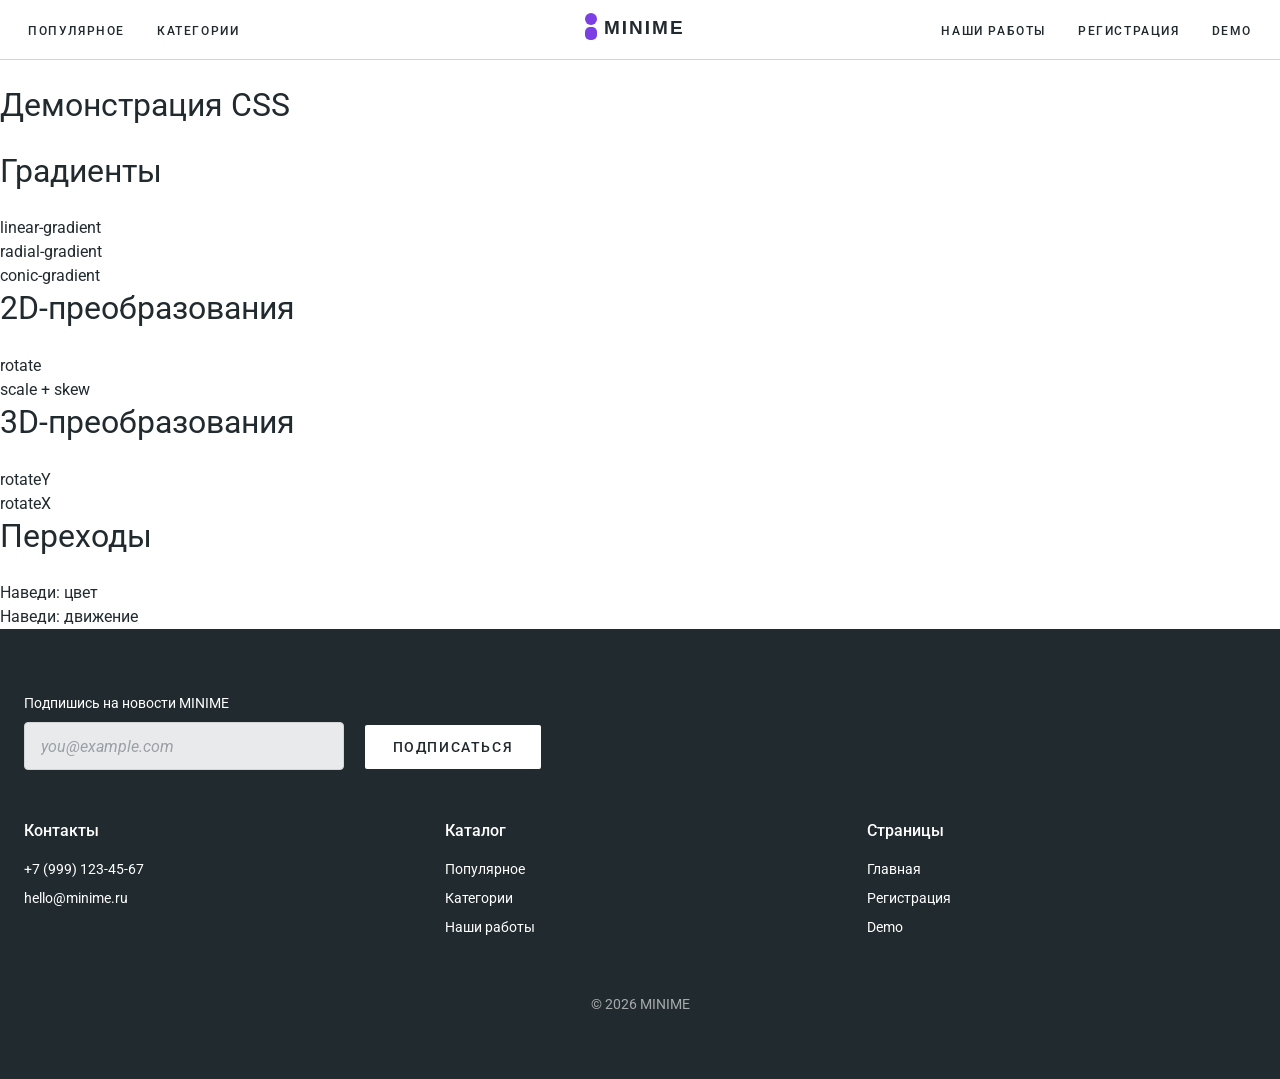
==== demo.html @ 1413b2cb "ЛР9: страница demo.html с градиентами, преобразованиями и переходами" ====
<!DOCTYPE html>
<html lang="ru">
<head>
  <meta charset="utf-8">
  <title>Demo — MINIME</title>
  <link rel="stylesheet" href="https://fonts.googleapis.com/css2?family=Roboto:wght@400;500&amp;display=swap">
  <link rel="stylesheet" href="css/normalize.css">
  <link rel="stylesheet" href="css/style.css">
</head>
<body>
  <header class="header">
    <nav class="nav">
      <ul class="nav-list">
        <li><a class="nav-link" href="index.html#popular">Популярное</a></li>
        <li><a class="nav-link" href="index.html#categories">Категории</a></li>
      </ul>
      <a class="logo" href="index.html">
        <img src="images/logo.svg" alt="MINIME — на главную" width="120" height="38">
      </a>
      <ul class="nav-list nav-list-right">
        <li><a class="nav-link" href="index.html#works">Наши работы</a></li>
        <li><a class="nav-link" href="form.html">Регистрация</a></li>
        <li><a class="nav-link" href="demo.html">Demo</a></li>
      </ul>
    </nav>
  </header>

  <main class="demo">
    <h1 class="demo-title">Демонстрация CSS</h1>

    <section class="demo-section">
      <h2 class="section-title">Градиенты</h2>
      <div class="demo-row">
        <div class="demo-box gradient-linear">linear-gradient</div>
        <div class="demo-box gradient-radial">radial-gradient</div>
        <div class="demo-box gradient-conic">conic-gradient</div>
      </div>
    </section>

    <section class="demo-section">
      <h2 class="section-title">2D-преобразования</h2>
      <div class="demo-row">
        <div class="demo-box transform-rotate">rotate</div>
        <div class="demo-box transform-scale">scale + skew</div>
      </div>
    </section>

    <section class="demo-section">
      <h2 class="section-title">3D-преобразования</h2>
      <div class="demo-row demo-3d">
        <div class="demo-box transform-rotate-y">rotateY</div>
        <div class="demo-box transform-rotate-x">rotateX</div>
      </div>
    </section>

    <section class="demo-section">
      <h2 class="section-title">Переходы</h2>
      <div class="demo-row">
        <div class="demo-box transition-color">Наведи: цвет</div>
        <div class="demo-box transition-move">Наведи: движение</div>
      </div>
    </section>
  </main>

  <footer class="footer">
    <div class="footer-inner">
      <form class="subscribe" action="https://httpbin.org/post" method="post">
        <label class="subscribe-label" for="subscribe-email">Подпишись на новости MINIME</label>
        <input class="subscribe-input" id="subscribe-email" type="email" name="email" placeholder="you@example.com" required>
        <button class="button button-light" type="submit">Подписаться</button>
      </form>

      <div class="footer-columns">
        <section class="footer-column">
          <h2 class="footer-title">Контакты</h2>
          <ul class="footer-list">
            <li><a class="footer-link" href="tel:+79991234567">+7 (999) 123-45-67</a></li>
            <li><a class="footer-link" href="mailto:hello@minime.ru">hello@minime.ru</a></li>
          </ul>
        </section>
        <section class="footer-column">
          <h2 class="footer-title">Каталог</h2>
          <ul class="footer-list">
            <li><a class="footer-link" href="index.html#popular">Популярное</a></li>
            <li><a class="footer-link" href="index.html#categories">Категории</a></li>
            <li><a class="footer-link" href="index.html#works">Наши работы</a></li>
          </ul>
        </section>
        <section class="footer-column">
          <h2 class="footer-title">Страницы</h2>
          <ul class="footer-list">
            <li><a class="footer-link" href="index.html">Главная</a></li>
            <li><a class="footer-link" href="form.html">Регистрация</a></li>
            <li><a class="footer-link" href="demo.html">Demo</a></li>
          </ul>
        </section>
      </div>

      <p class="copyright">© 2026 MINIME</p>
    </div>
  </footer>
</body>
</html>
---- css/style.css ----
/* ЛР3. Основы CSS: шрифт, размер и жирность текста, межстрочный интервал,
   выравнивание, цвета текста и фона, ссылки, границы и скругления */

body {
  font-family: 'Roboto', Arial, sans-serif;
  font-size: 1rem;
  font-weight: 400;
  line-height: 1.5;
  color: #212a2f;
  background-color: #fff;
}

a {
  color: #212a2f;
  text-decoration: none;
}

h1,
h2,
h3 {
  font-weight: 400;
}

.nav-link {
  font-size: .75rem;
  font-weight: 500;
  letter-spacing: .1rem;
  text-transform: uppercase;
}

.hero-content {
  text-align: center;
}

.hero-title {
  font-size: 3rem;
  color: #fff;
}

.hero-text {
  font-size: 1.125rem;
  color: #fff;
}

.section-title {
  font-size: 2rem;
  line-height: 1.3;
}

.button {
  font-family: inherit;
  font-size: .875rem;
  font-weight: 500;
  letter-spacing: .1rem;
  text-transform: uppercase;
  color: #fff;
  background-color: #212a2f;
  border: 2px solid #212a2f;
  border-radius: .25rem;
  cursor: pointer;
}

.button-light {
  color: #212a2f;
  background-color: #fff;
}

.card-image {
  border-radius: .5rem;
}

.card-title {
  font-size: 1.375rem;
}

.card-text {
  font-size: .875rem;
}

.banner-content {
  text-align: center;
}

.footer {
  font-size: .875rem;
  color: #fff;
  background-color: #212a2f;
}

.footer-title {
  font-size: 1rem;
  font-weight: 500;
}

.footer-link {
  color: #fff;
}

.subscribe-input {
  font-family: inherit;
  font-size: 1rem;
  border: 1px solid #d3d4d5;
  border-radius: .25rem;
}

.copyright {
  text-align: center;
}

/* ЛР4. Поток, размеры, позиционирование: box-sizing, width/height,
   min/max-размеры, position, z-index */

*,
*::before,
*::after {
  box-sizing: border-box;
}

img {
  max-width: 100%;
}

.header {
  position: sticky;
  top: 0;
  z-index: 10;
  height: 3.75rem;
  padding: 0 1.75rem;
  background-color: #fff;
  border-bottom: 1px solid #d3d4d5;
}

.nav {
  height: 100%;
}

.nav-list {
  margin: 0;
  padding: 0;
  list-style: none;
}

.hero {
  position: relative;
  height: 46.25rem;
  min-height: 30rem;
}

.hero-content {
  position: absolute;
  top: 15rem;
  left: 0;
  z-index: 1;
  width: 100%;
}

.hero-title {
  margin: 0 0 .5rem;
}

.hero-text {
  margin: 0 0 2rem;
}

.button {
  display: inline-block;
  min-width: 11.25rem;
  height: 3rem;
  margin: 0 .5rem;
  padding: 0 1.5rem;
  line-height: 2.75rem;
}

.section {
  max-width: 77.25rem;
  margin: 0 auto;
  padding: 4rem 0;
}

.section-title {
  margin: 0 0 1.5rem;
}

.cards {
  margin: 0;
  padding: 0;
  list-style: none;
}

.card-image {
  display: block;
  width: 100%;
  height: auto;
}

.card-figure {
  margin: 0;
}

.card-title {
  display: block;
  margin: 1rem 0 .25rem;
}

.card-text {
  margin: 0;
}

.banner-image {
  display: block;
  width: 100%;
  height: 30rem;
}

.banner-content {
  max-width: 43rem;
  margin: 0 auto;
  padding: 3rem 0 4rem;
}

.banner-content .section-title {
  margin-bottom: 1rem;
}

.footer {
  padding: 4rem 1.5rem;
}

.footer-inner {
  max-width: 77.25rem;
  margin: 0 auto;
}

.subscribe-label {
  display: block;
  margin-bottom: .5rem;
}

.subscribe-input {
  width: 20rem;
  height: 3rem;
  margin-right: .5rem;
  padding: 0 1rem;
}

.footer-columns {
  margin-top: 3rem;
}

.footer-title {
  margin: 0 0 1rem;
}

.footer-list {
  margin: 0;
  padding: 0;
  list-style: none;
}

.footer-list li {
  margin-bottom: .5rem;
}

.copyright {
  margin: 3rem 0 0;
}

/* ЛР5. Flexbox, цвета в разных форматах (RGB, RGBA, HSL, HSLA, имя),
   относительные единицы (rem, %, vw, vh) */

.nav {
  display: flex;
  align-items: center;
  justify-content: space-between;
}

.nav-list {
  display: flex;
  flex: 1 1 0;
  gap: 2rem;
}

.nav-list-right {
  justify-content: flex-end;
}

.hero {
  max-height: 85vh;
}

.hero-title {
  font-size: 3.3vw;
}

.cards {
  display: flex;
  gap: 1.5rem;
}

.card {
  flex: 1 1 0;
}

.card-text {
  color: rgb(77, 85, 89);
}

.subscribe-input {
  background-color: rgba(255, 255, 255, .9);
}

.footer-columns {
  display: flex;
  gap: 2rem;
}

.footer-column {
  flex: 1 1 0;
}

.footer-title {
  color: hsl(0, 0%, 100%);
}

.copyright {
  color: hsla(0, 0%, 100%, .6);
}

.header {
  background-color: white;
}

/* ЛР6. Изображения: фон hero, object-fit и object-position */

.hero {
  background-image: url('../images/hero.jpg');
  background-position: right center;
  background-size: cover;
}

.banner-image {
  object-fit: cover;
  object-position: center;
}

.card-image {
  aspect-ratio: 1 / 1;
  object-fit: cover;
}

/* ЛР7. Формы: страница form.html, подвал прижат к низу окна */

.page-form {
  display: flex;
  flex-direction: column;
  min-height: 100vh;
}

.page-form main {
  flex: 1 0 auto;
}

.form-page {
  width: 100%;
  max-width: 40rem;
  margin: 0 auto;
  padding: 3rem 0;
}

.form-title {
  margin: 0 0 2rem;
  font-size: 2rem;
  text-align: center;
}

.form-group {
  margin: 0 0 2rem;
  padding: 1rem 2rem 1.5rem;
  border: 1px solid #d3d4d5;
  border-radius: .5rem;
}

.form-legend {
  padding: 0 .5rem;
  font-size: 1.25rem;
}

.form-label {
  display: block;
  margin: 1rem 0 .25rem;
  font-size: .875rem;
  font-weight: 500;
}

.form-input {
  width: 100%;
  height: 2.75rem;
  padding: 0 .75rem;
  font-family: inherit;
  font-size: 1rem;
  border: 1px solid #d3d4d5;
  border-radius: .25rem;
}

.choice-list {
  display: flex;
  gap: 1rem;
  margin: 0;
  padding: 0;
  list-style: none;
}

.choice-list li {
  padding: .25rem .75rem;
  border-radius: .25rem;
}

.form .button {
  margin: 0 1rem 0 0;
}

.button img {
  margin-right: .5rem;
  vertical-align: middle;
}

/* ЛР8. Псевдоклассы и псевдоэлементы */

::selection {
  color: #fff;
  background-color: #7b3fe4;
}

.nav-link:hover,
.nav-link:focus {
  color: #7b3fe4;
}

.nav-link:active {
  color: #4d5559;
}

.footer-link:hover,
.footer-link:focus {
  text-decoration: underline;
}

.footer-link:active {
  color: #d3d4d5;
}

.button:hover {
  color: #fff;
  background-color: #7b3fe4;
  border-color: #7b3fe4;
}

.button:active {
  background-color: #4d5559;
  border-color: #4d5559;
}

.button:focus {
  outline: 3px solid #b9a1f2;
  outline-offset: 2px;
}

.form-input:focus {
  border-color: #7b3fe4;
  outline: none;
}

.form-input::placeholder,
.subscribe-input::placeholder {
  font-style: italic;
  color: #9aa0a6;
}

.form-input:required {
  border-left: 4px solid #7b3fe4;
}

.choice-list input {
  accent-color: #7b3fe4;
}

.choice-list input:checked + label {
  font-weight: 500;
  color: #7b3fe4;
}

.choice-list input[type='checkbox']:checked + label {
  text-decoration: line-through;
}

.choice-list li:nth-child(odd) {
  background-color: #f5f5f5;
}

.choice-list li:nth-child(even) {
  background-color: #ece4fb;
}
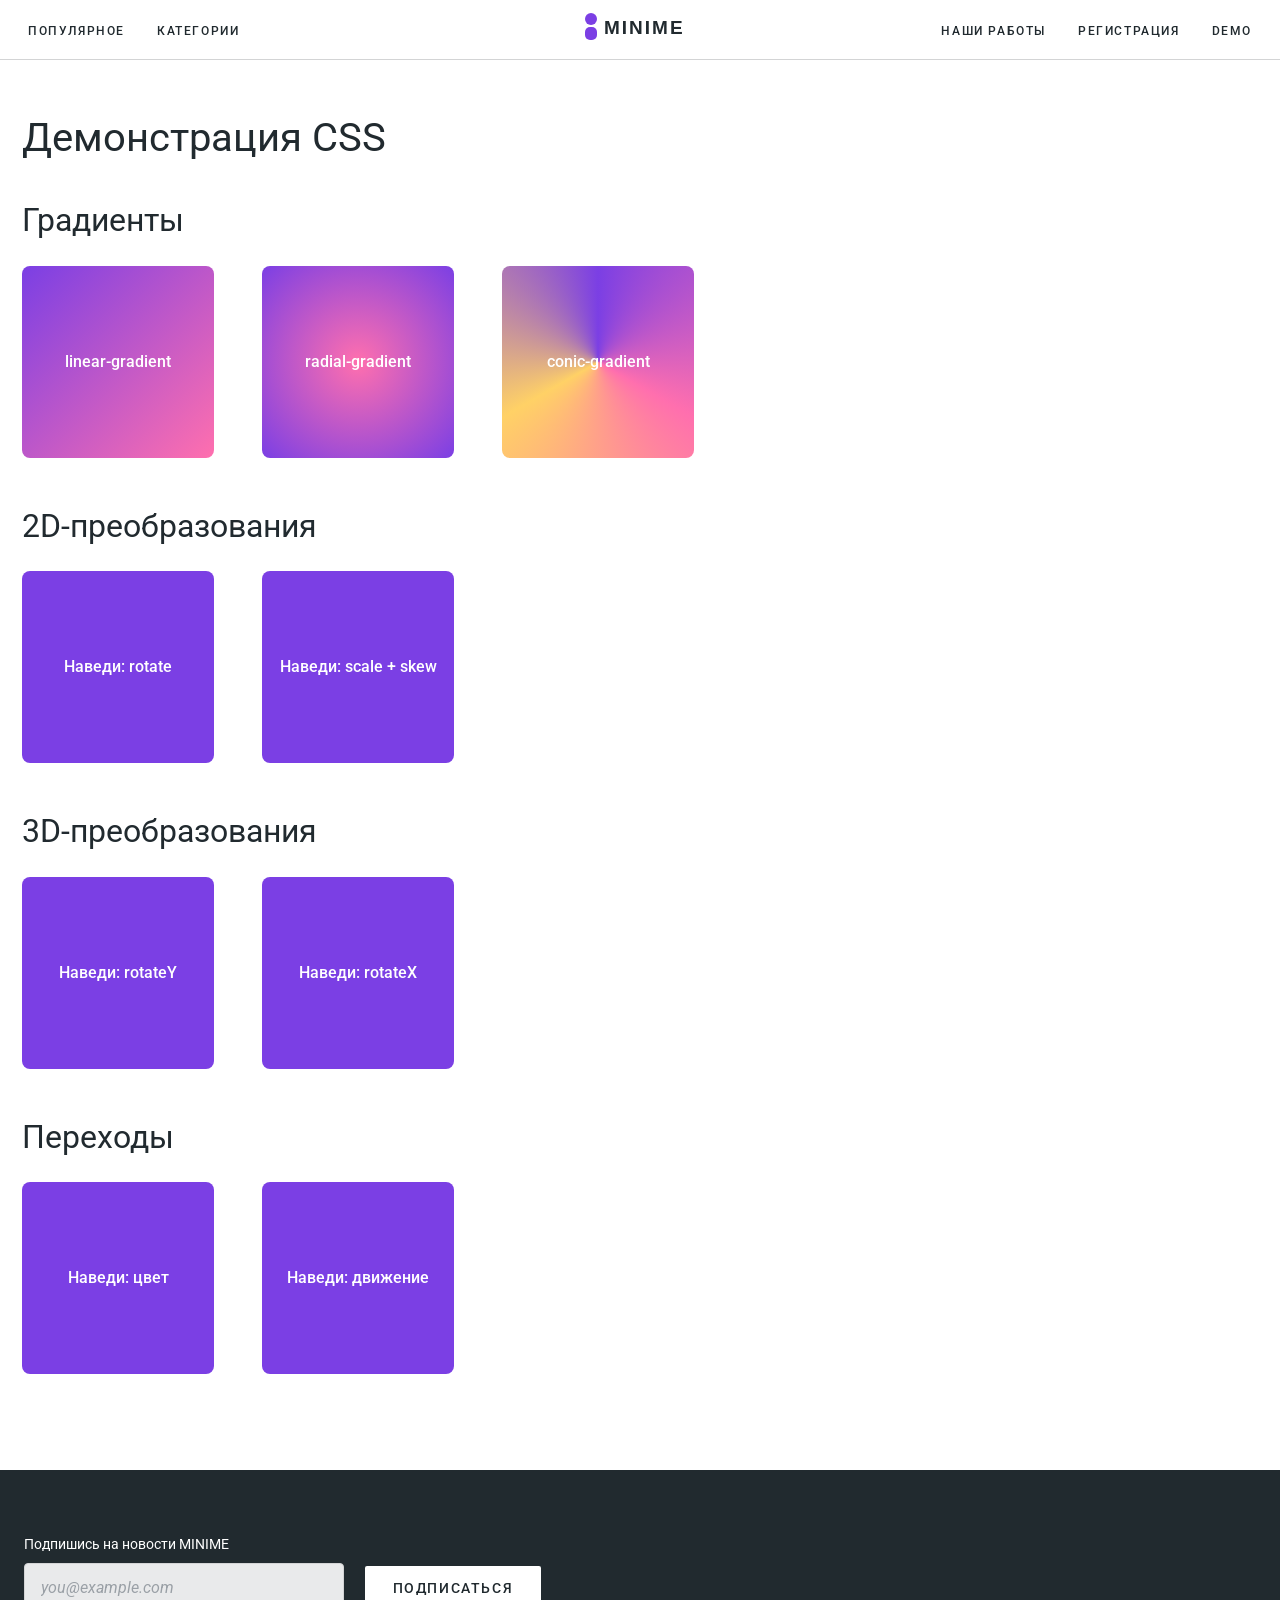
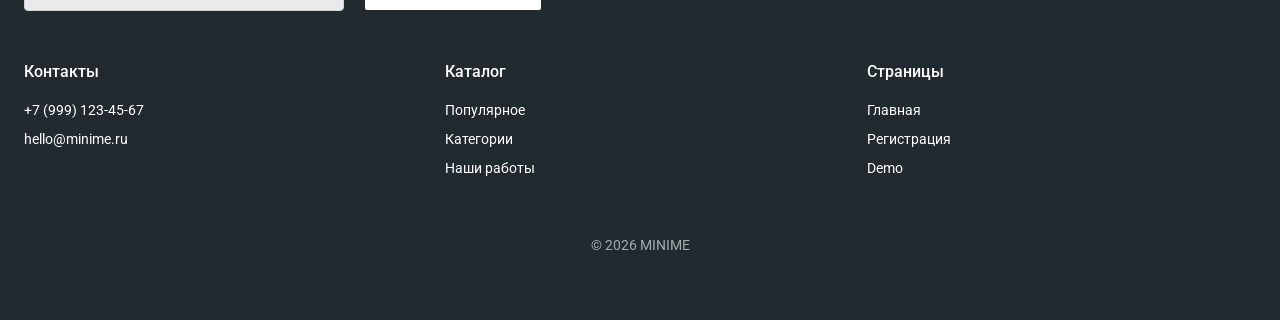
==== commit b2713f51: "ЛР9: преобразования на demo.html срабатывают при наведении" ====
--- a/demo.html
+++ b/demo.html
@@ -40,16 +40,16 @@
     <section class="demo-section">
       <h2 class="section-title">2D-преобразования</h2>
       <div class="demo-row">
-        <div class="demo-box transform-rotate">rotate</div>
-        <div class="demo-box transform-scale">scale + skew</div>
+        <div class="demo-box transform-rotate">Наведи: rotate</div>
+        <div class="demo-box transform-scale">Наведи: scale + skew</div>
       </div>
     </section>
 
     <section class="demo-section">
       <h2 class="section-title">3D-преобразования</h2>
       <div class="demo-row demo-3d">
-        <div class="demo-box transform-rotate-y">rotateY</div>
-        <div class="demo-box transform-rotate-x">rotateX</div>
+        <div class="demo-box transform-rotate-y">Наведи: rotateY</div>
+        <div class="demo-box transform-rotate-x">Наведи: rotateX</div>
       </div>
     </section>
 
--- a/css/style.css
+++ b/css/style.css
@@ -500,3 +500,170 @@
 .choice-list li:nth-child(even) {
   background-color: #ece4fb;
 }
+
+/* ЛР9. Фон, градиенты, тени, переходы, преобразования, анимации */
+
+/* У hero есть фоновое изображение — добавляем цвет фона
+   и затемняющий градиент поверх фото, чтобы читался текст */
+.hero {
+  background-color: #3a2d5c;
+  background-image: linear-gradient(rgba(0, 0, 0, .45), rgba(0, 0, 0, .45)), url('../images/hero.jpg');
+}
+
+/* Плавное изменение при наведении */
+.button {
+  transition: background-color .3s ease, border-color .3s ease, color .3s ease;
+}
+
+.nav-link,
+.footer-link {
+  transition: color .3s ease;
+}
+
+/* Карточка с loader */
+.loader-card {
+  position: relative;
+}
+
+.loader {
+  position: absolute;
+  top: 0;
+  left: 0;
+  z-index: 2;
+  display: flex;
+  flex-direction: column;
+  align-items: center;
+  justify-content: center;
+  gap: 1rem;
+  width: 100%;
+  height: 100%;
+  background-color: #f5f5f5;
+  border-radius: .5rem;
+  animation: loader-hide .5s ease 3s forwards;
+}
+
+.loader-circle {
+  width: 3rem;
+  height: 3rem;
+  border: .3rem solid #d3d4d5;
+  border-top-color: #7b3fe4;
+  border-radius: 50%;
+  animation: spin 1s linear infinite;
+}
+
+@keyframes spin {
+  to {
+    transform: rotate(360deg);
+  }
+}
+
+@keyframes loader-hide {
+  to {
+    visibility: hidden;
+    opacity: 0;
+  }
+}
+
+/* Тени на странице формы */
+.form-group {
+  box-shadow: 0 .5rem 1.5rem rgba(0, 0, 0, .08);
+}
+
+.form-title {
+  text-shadow: 0 .125rem .5rem rgba(123, 63, 228, .4);
+}
+
+.form .button {
+  box-shadow: 0 .25rem .75rem rgba(0, 0, 0, .2);
+}
+
+/* Страница demo.html */
+
+.demo {
+  max-width: 77.25rem;
+  margin: 0 auto;
+  padding: 3rem 0;
+}
+
+.demo-title {
+  margin: 0 0 2rem;
+  font-size: 2.5rem;
+}
+
+.demo-section {
+  margin-bottom: 3rem;
+}
+
+.demo-row {
+  display: flex;
+  gap: 3rem;
+}
+
+.demo-box {
+  display: flex;
+  align-items: center;
+  justify-content: center;
+  width: 12rem;
+  height: 12rem;
+  font-weight: 500;
+  color: #fff;
+  background-color: #7b3fe4;
+  border-radius: .5rem;
+}
+
+.gradient-linear {
+  background-image: linear-gradient(135deg, #7b3fe4, #ff6fae);
+}
+
+.gradient-radial {
+  background-image: radial-gradient(circle, #ff6fae, #7b3fe4);
+}
+
+.gradient-conic {
+  background-image: conic-gradient(#7b3fe4, #ff6fae, #ffd166, #7b3fe4);
+}
+
+/* Преобразования срабатывают при наведении, transition делает их плавными */
+.transform-rotate,
+.transform-scale,
+.transform-rotate-y,
+.transform-rotate-x {
+  transition: transform .6s ease;
+}
+
+.transform-rotate:hover {
+  transform: rotate(45deg);
+}
+
+.transform-scale:hover {
+  transform: scale(1.2) skewX(-15deg);
+}
+
+.demo-3d {
+  perspective: 40rem;
+}
+
+.transform-rotate-y:hover {
+  transform: rotateY(60deg);
+}
+
+.transform-rotate-x:hover {
+  transform: rotateX(60deg);
+}
+
+.transition-color {
+  transition: background-color .5s ease;
+}
+
+.transition-color:hover {
+  background-color: #212a2f;
+}
+
+.transition-move {
+  transition: transform .5s ease, box-shadow .5s ease;
+}
+
+.transition-move:hover {
+  box-shadow: 0 1rem 2rem rgba(0, 0, 0, .25);
+  transform: translateY(-1rem);
+}
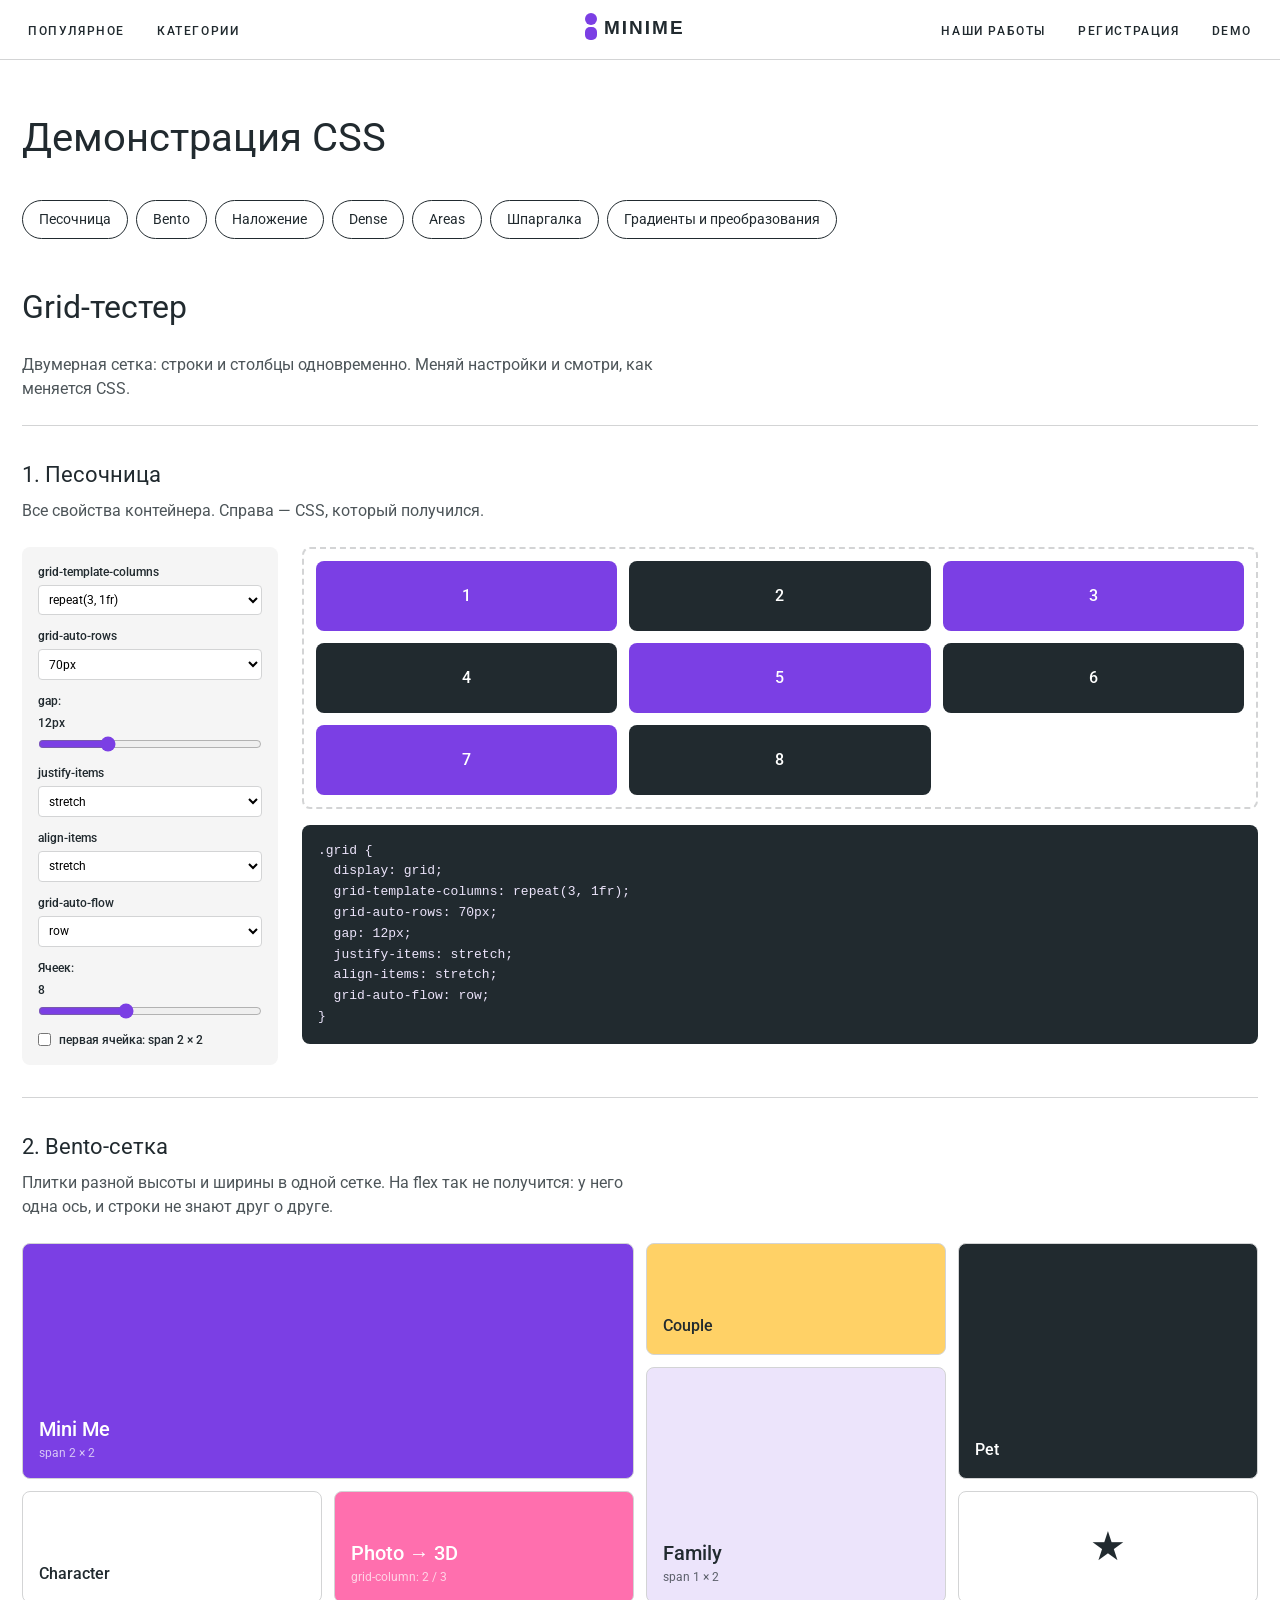
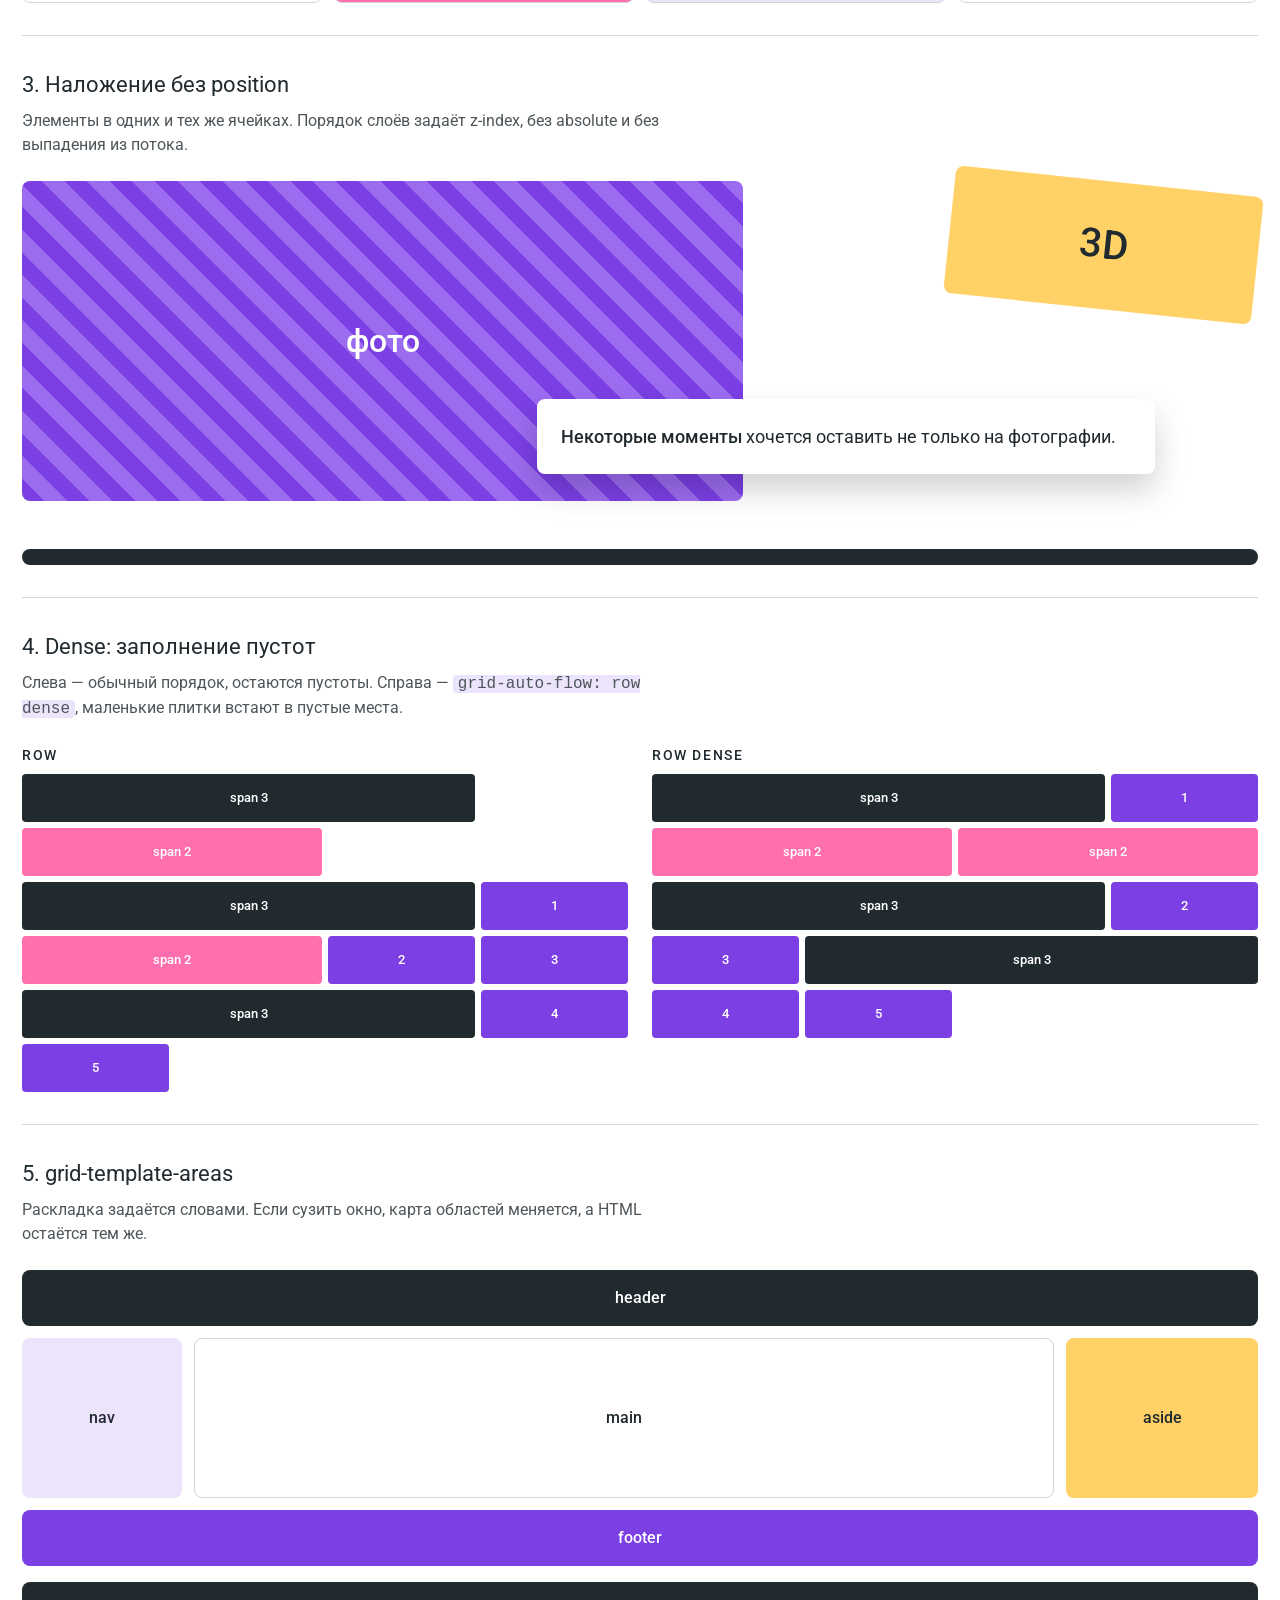
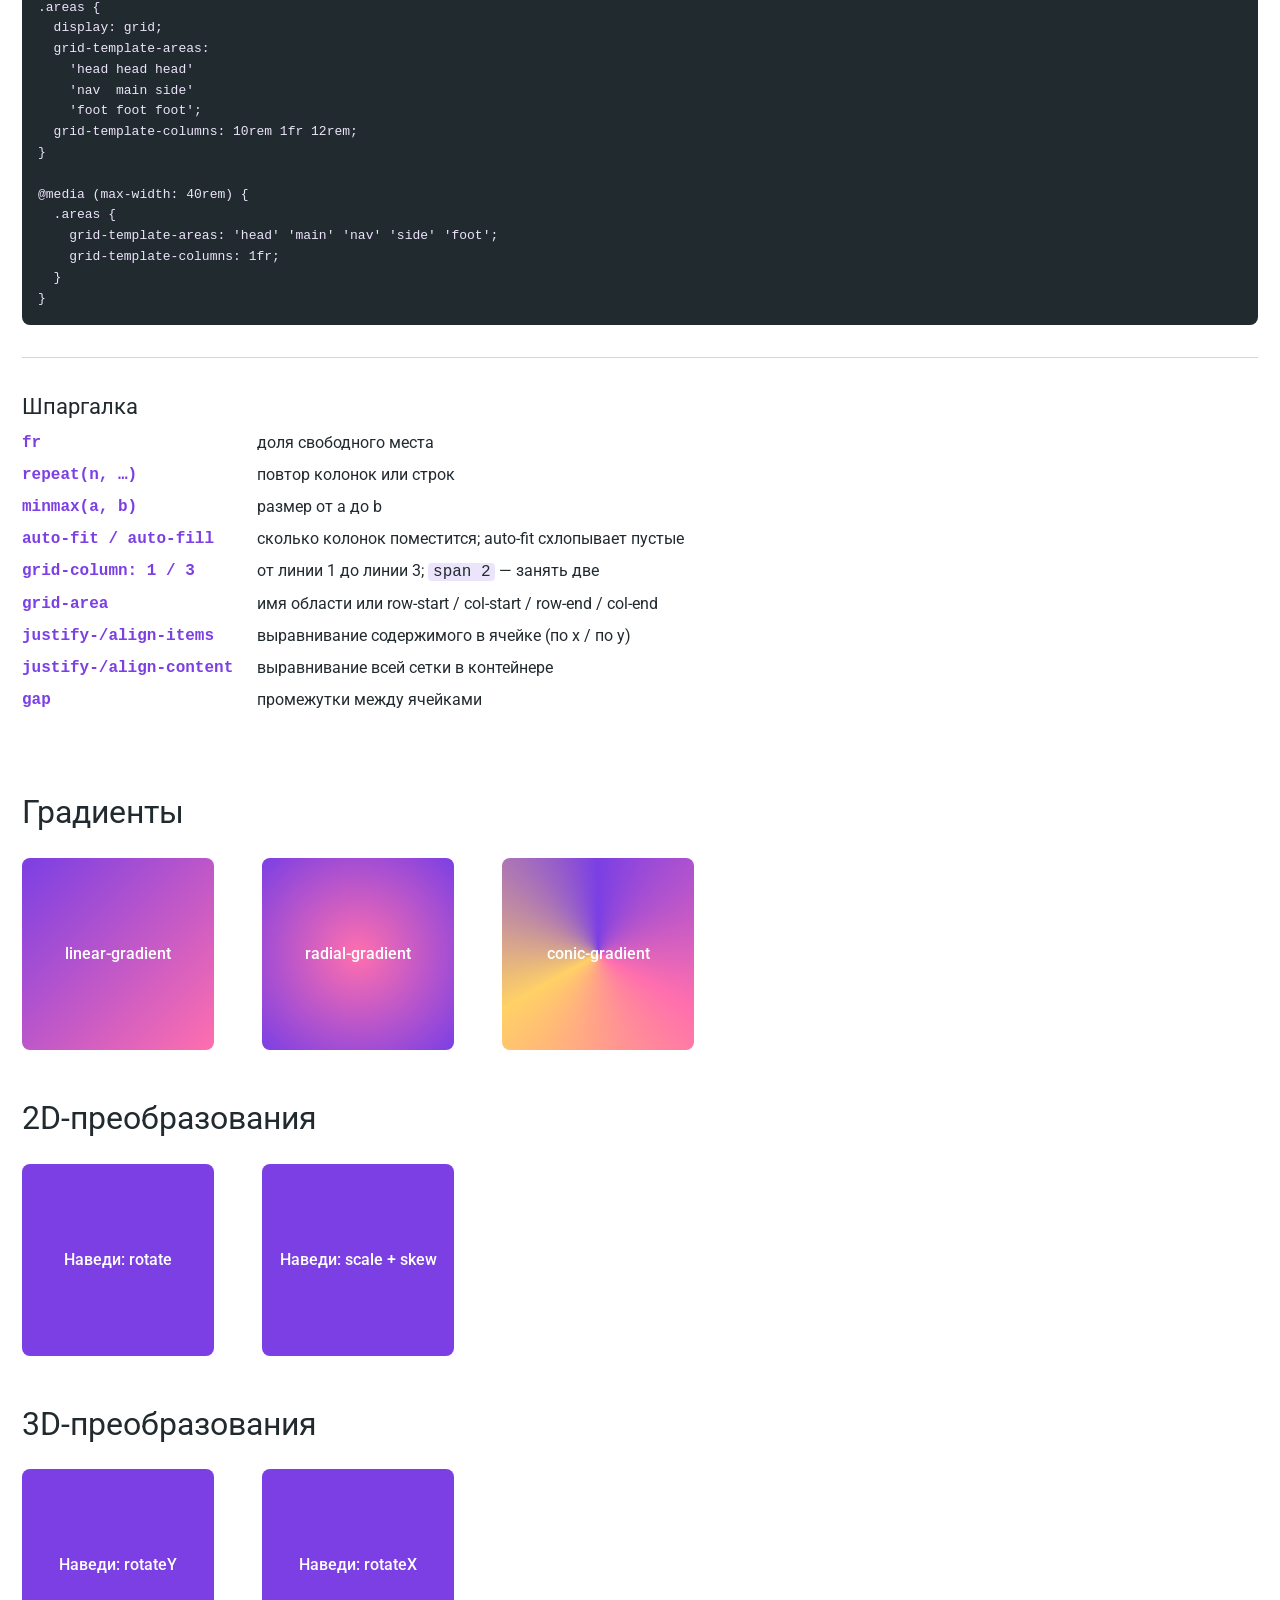
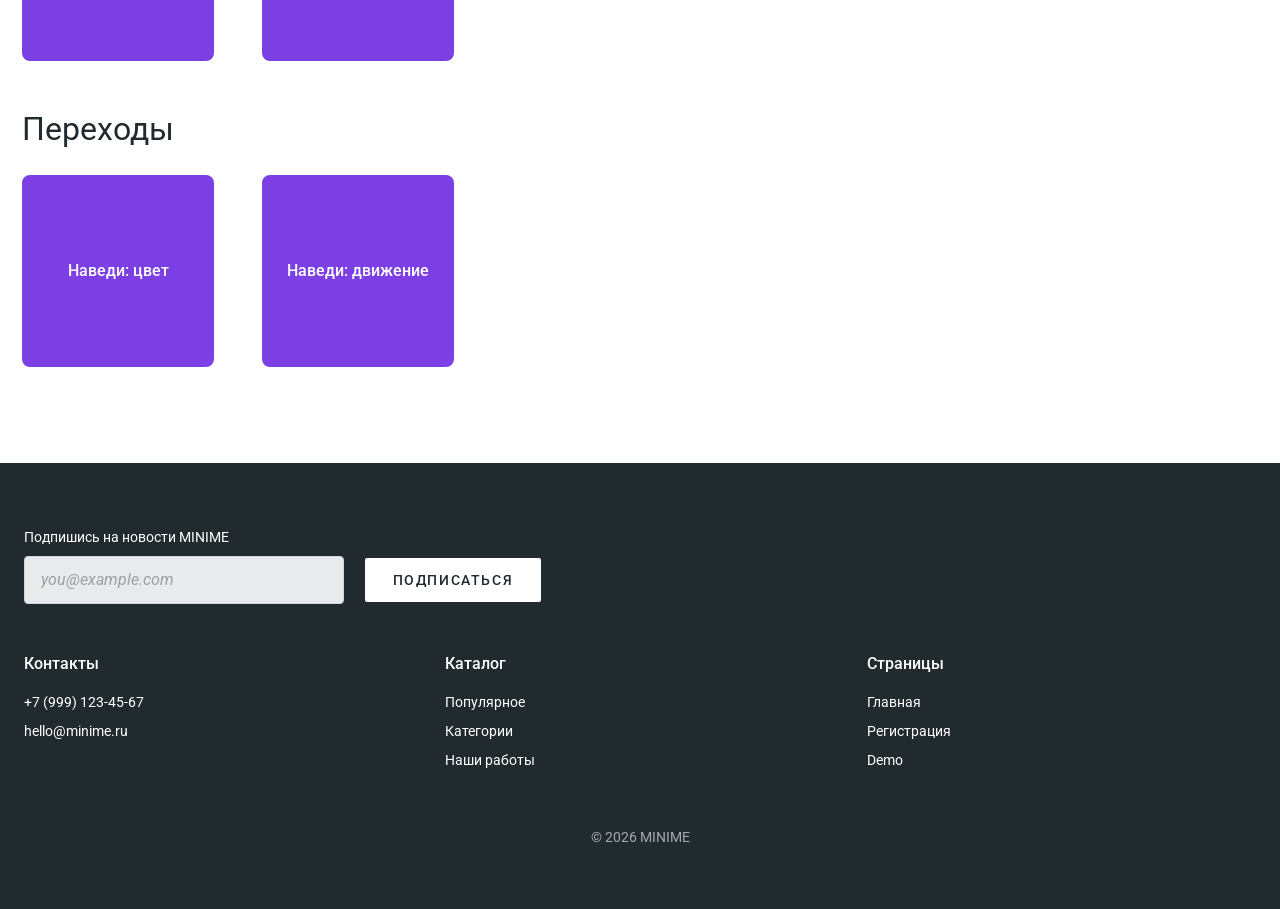
==== commit 89f8fb34: "Demo: Grid-тестер на странице demo.html" ====
--- a/demo.html
+++ b/demo.html
@@ -6,6 +6,7 @@
   <link rel="stylesheet" href="https://fonts.googleapis.com/css2?family=Roboto:wght@400;500&amp;display=swap">
   <link rel="stylesheet" href="css/normalize.css">
   <link rel="stylesheet" href="css/style.css">
+  <link rel="stylesheet" href="css/grid.css">
 </head>
 <body>
   <header class="header">
@@ -28,7 +29,175 @@
   <main class="demo">
     <h1 class="demo-title">Демонстрация CSS</h1>
 
-    <section class="demo-section">
+    <nav aria-label="Разделы страницы">
+      <ul class="demo-nav">
+        <li><a href="#sandbox">Песочница</a></li>
+        <li><a href="#bento">Bento</a></li>
+        <li><a href="#overlap">Наложение</a></li>
+        <li><a href="#dense">Dense</a></li>
+        <li><a href="#areas">Areas</a></li>
+        <li><a href="#cheat">Шпаргалка</a></li>
+        <li><a href="#effects">Градиенты и преобразования</a></li>
+      </ul>
+    </nav>
+
+    <section class="demo-section">
+      <h2 class="section-title">Grid-тестер</h2>
+      <p class="block-note">Двумерная сетка: строки и столбцы одновременно. Меняй настройки и смотри, как меняется CSS.</p>
+
+      <section class="block" id="sandbox">
+        <h3 class="block-title">1. Песочница</h3>
+        <p class="block-note">Все свойства контейнера. Справа — CSS, который получился.</p>
+        <div class="sandbox">
+          <form class="controls" id="controls">
+            <label>grid-template-columns
+              <select name="cols">
+                <option value="repeat(3, 1fr)">repeat(3, 1fr)</option>
+                <option value="repeat(4, 1fr)">repeat(4, 1fr)</option>
+                <option value="1fr 2fr 1fr">1fr 2fr 1fr</option>
+                <option value="120px 1fr 80px">120px 1fr 80px</option>
+                <option value="repeat(auto-fit, minmax(110px, 1fr))">auto-fit + minmax(110px, 1fr)</option>
+                <option value="repeat(auto-fill, 90px)">auto-fill, 90px</option>
+              </select>
+            </label>
+            <label>grid-auto-rows
+              <select name="rows">
+                <option value="70px">70px</option>
+                <option value="minmax(70px, auto)">minmax(70px, auto)</option>
+                <option value="100px">100px</option>
+              </select>
+            </label>
+            <label>gap: <span id="gapOut">12px</span>
+              <input type="range" name="gap" min="0" max="40" value="12">
+            </label>
+            <label>justify-items
+              <select name="ji">
+                <option>stretch</option>
+                <option>start</option>
+                <option>center</option>
+                <option>end</option>
+              </select>
+            </label>
+            <label>align-items
+              <select name="ai">
+                <option>stretch</option>
+                <option>start</option>
+                <option>center</option>
+                <option>end</option>
+              </select>
+            </label>
+            <label>grid-auto-flow
+              <select name="flow">
+                <option>row</option>
+                <option>column</option>
+                <option>row dense</option>
+              </select>
+            </label>
+            <label>Ячеек: <span id="countOut">8</span>
+              <input type="range" name="count" min="3" max="16" value="8">
+            </label>
+            <label class="check"><input type="checkbox" name="span"> первая ячейка: span 2 × 2</label>
+          </form>
+          <div class="sandbox-view">
+            <div class="sandbox-grid" id="sbGrid"></div>
+            <pre class="code" id="sbCode"></pre>
+          </div>
+        </div>
+      </section>
+
+      <section class="block" id="bento">
+        <h3 class="block-title">2. Bento-сетка</h3>
+        <p class="block-note">Плитки разной высоты и ширины в одной сетке. На flex так не получится: у него одна ось, и строки не знают друг о друге.</p>
+        <div class="bento">
+          <div class="tile t1"><b>Mini Me</b><span>span 2 × 2</span></div>
+          <div class="tile t2">Couple</div>
+          <div class="tile t3">Pet</div>
+          <div class="tile t4"><b>Family</b><span>span 1 × 2</span></div>
+          <div class="tile t5">Character</div>
+          <div class="tile t6"><b>Photo → 3D</b><span>grid-column: 2 / 3</span></div>
+          <div class="tile t7">★</div>
+        </div>
+      </section>
+
+      <section class="block" id="overlap">
+        <h3 class="block-title">3. Наложение без position</h3>
+        <p class="block-note">Элементы в одних и тех же ячейках. Порядок слоёв задаёт z-index, без absolute и без выпадения из потока.</p>
+        <div class="overlap">
+          <div class="ov ov-photo">фото</div>
+          <div class="ov ov-card"><b>Некоторые моменты</b> хочется оставить не только на фотографии.</div>
+          <div class="ov ov-badge">3D</div>
+          <div class="ov ov-stripe"></div>
+        </div>
+      </section>
+
+      <section class="block" id="dense">
+        <h3 class="block-title">4. Dense: заполнение пустот</h3>
+        <p class="block-note">Слева — обычный порядок, остаются пустоты. Справа — <code>grid-auto-flow: row dense</code>, маленькие плитки встают в пустые места.</p>
+        <div class="dense-pair">
+          <div>
+            <h4 class="dense-title">row</h4>
+            <div class="dense" id="dn"></div>
+          </div>
+          <div>
+            <h4 class="dense-title">row dense</h4>
+            <div class="dense dense-dense" id="dd"></div>
+          </div>
+        </div>
+      </section>
+
+      <section class="block" id="areas">
+        <h3 class="block-title">5. grid-template-areas</h3>
+        <p class="block-note">Раскладка задаётся словами. Если сузить окно, карта областей меняется, а HTML остаётся тем же.</p>
+        <div class="areas">
+          <div class="a-head">header</div>
+          <div class="a-nav">nav</div>
+          <div class="a-main">main</div>
+          <div class="a-side">aside</div>
+          <div class="a-foot">footer</div>
+        </div>
+        <pre class="code">.areas {
+  display: grid;
+  grid-template-areas:
+    'head head head'
+    'nav  main side'
+    'foot foot foot';
+  grid-template-columns: 10rem 1fr 12rem;
+}
+
+@media (max-width: 40rem) {
+  .areas {
+    grid-template-areas: 'head' 'main' 'nav' 'side' 'foot';
+    grid-template-columns: 1fr;
+  }
+}</pre>
+      </section>
+
+      <section class="block" id="cheat">
+        <h3 class="block-title">Шпаргалка</h3>
+        <dl class="cheat">
+          <dt>fr</dt>
+          <dd>доля свободного места</dd>
+          <dt>repeat(n, …)</dt>
+          <dd>повтор колонок или строк</dd>
+          <dt>minmax(a, b)</dt>
+          <dd>размер от a до b</dd>
+          <dt>auto-fit / auto-fill</dt>
+          <dd>сколько колонок поместится; auto-fit схлопывает пустые</dd>
+          <dt>grid-column: 1 / 3</dt>
+          <dd>от линии 1 до линии 3; <code>span 2</code> — занять две</dd>
+          <dt>grid-area</dt>
+          <dd>имя области или row-start / col-start / row-end / col-end</dd>
+          <dt>justify-/align-items</dt>
+          <dd>выравнивание содержимого в ячейке (по x / по y)</dd>
+          <dt>justify-/align-content</dt>
+          <dd>выравнивание всей сетки в контейнере</dd>
+          <dt>gap</dt>
+          <dd>промежутки между ячейками</dd>
+        </dl>
+      </section>
+    </section>
+
+    <section class="demo-section" id="effects">
       <h2 class="section-title">Градиенты</h2>
       <div class="demo-row">
         <div class="demo-box gradient-linear">linear-gradient</div>
@@ -99,5 +268,7 @@
       <p class="copyright">© 2026 MINIME</p>
     </div>
   </footer>
+
+  <script src="js/grid.js"></script>
 </body>
 </html>
--- a/css/grid.css
+++ b/css/grid.css
@@ -0,0 +1,442 @@
+/* Grid-тестер на странице demo.html: песочница, bento, наложение,
+   dense, grid-template-areas и шпаргалка */
+
+.demo [id] {
+  scroll-margin-top: 5rem;
+}
+
+.demo-nav {
+  display: flex;
+  flex-wrap: wrap;
+  gap: .5rem;
+  margin: 0 0 3rem;
+  padding: 0;
+  list-style: none;
+}
+
+.demo-nav a {
+  display: block;
+  padding: .5rem 1rem;
+  font-size: .875rem;
+  border: 1px solid #212a2f;
+  border-radius: 2rem;
+  transition: background-color .3s ease, border-color .3s ease, color .3s ease;
+}
+
+.demo-nav a:hover,
+.demo-nav a:focus {
+  color: #fff;
+  background-color: #7b3fe4;
+  border-color: #7b3fe4;
+}
+
+.block {
+  padding: 2rem 0;
+  border-top: 1px solid #d3d4d5;
+}
+
+.block-title {
+  margin: 0 0 .5rem;
+  font-size: 1.375rem;
+}
+
+.block-note {
+  max-width: 40rem;
+  margin: 0 0 1.5rem;
+  color: #4d5559;
+}
+
+.block-note code,
+.cheat code {
+  padding: 0 .3rem;
+  background-color: #ece4fb;
+  border-radius: .25rem;
+}
+
+.code {
+  min-width: 0;
+  margin: 0;
+  padding: 1rem;
+  overflow-x: auto;
+  font-size: .8125rem;
+  line-height: 1.6;
+  color: #ece4fb;
+  background-color: #212a2f;
+  border-radius: .5rem;
+}
+
+/* 1. Песочница: сама раскладка тоже на grid */
+
+.sandbox {
+  display: grid;
+  grid-template-columns: 16rem minmax(0, 1fr);
+  gap: 1.5rem;
+  align-items: start;
+}
+
+.controls {
+  display: grid;
+  gap: .75rem;
+  padding: 1rem;
+  background-color: #f5f5f5;
+  border-radius: .5rem;
+}
+
+.controls label {
+  display: grid;
+  gap: .25rem;
+  font-size: .75rem;
+  font-weight: 500;
+}
+
+.controls select {
+  padding: .4rem;
+  background-color: #fff;
+  border: 1px solid #d3d4d5;
+  border-radius: .25rem;
+}
+
+.controls .check {
+  grid-auto-flow: column;
+  gap: .5rem;
+  align-items: center;
+  justify-content: start;
+}
+
+.controls input {
+  accent-color: #7b3fe4;
+}
+
+.sandbox-view {
+  display: grid;
+  gap: 1rem;
+  min-width: 0;
+}
+
+.sandbox-grid {
+  display: grid;
+  min-height: 14rem;
+  padding: .75rem;
+  overflow-x: auto;
+  border: 2px dashed #d3d4d5;
+  border-radius: .5rem;
+}
+
+.cell {
+  display: flex;
+  align-items: center;
+  justify-content: center;
+  min-width: 2.5rem;
+  min-height: 2.5rem;
+  padding: .25rem .5rem;
+  font-weight: 500;
+  color: #fff;
+  background-color: #7b3fe4;
+  border-radius: .5rem;
+}
+
+.cell:nth-child(even) {
+  background-color: #212a2f;
+}
+
+.sandbox-grid .cell-big {
+  background-color: #ff6fae;
+}
+
+/* 2. Bento: плитки разного размера в одной сетке */
+
+.bento {
+  display: grid;
+  grid-template-columns: repeat(4, 1fr);
+  grid-auto-rows: 7rem;
+  gap: .75rem;
+}
+
+.tile {
+  display: flex;
+  flex-direction: column;
+  justify-content: flex-end;
+  padding: 1rem;
+  font-weight: 500;
+  border: 1px solid #d3d4d5;
+  border-radius: .5rem;
+  transition: transform .3s ease, box-shadow .3s ease;
+}
+
+.tile:hover {
+  box-shadow: 0 .75rem 1.5rem rgba(0, 0, 0, .12);
+  transform: translateY(-4px);
+}
+
+.tile b {
+  font-size: 1.25rem;
+  font-weight: 500;
+}
+
+.tile span {
+  font-size: .75rem;
+  font-weight: 400;
+  opacity: .7;
+}
+
+.t1 {
+  grid-column: 1 / 3;
+  grid-row: 1 / 3;
+  color: #fff;
+  background-color: #7b3fe4;
+}
+
+.t2 {
+  grid-column: 3;
+  grid-row: 1;
+  background-color: #ffd166;
+}
+
+.t3 {
+  grid-column: 4;
+  grid-row: 1 / 3;
+  color: #fff;
+  background-color: #212a2f;
+}
+
+.t4 {
+  grid-column: 3;
+  grid-row: 2 / 4;
+  background-color: #ece4fb;
+}
+
+.t5 {
+  grid-column: 1;
+  grid-row: 3;
+}
+
+.t6 {
+  grid-column: 2 / 3;
+  grid-row: 3;
+  color: #fff;
+  background-color: #ff6fae;
+}
+
+.t7 {
+  grid-column: 4;
+  grid-row: 3;
+  align-items: center;
+  justify-content: center;
+  font-size: 2.5rem;
+}
+
+/* 3. Наложение элементов в одних ячейках без position */
+
+.overlap {
+  display: grid;
+  grid-template-columns: repeat(12, 1fr);
+  grid-template-rows: repeat(6, 4rem);
+}
+
+.ov {
+  display: flex;
+  align-items: center;
+  justify-content: center;
+  border-radius: .5rem;
+}
+
+.ov-photo {
+  z-index: 1;
+  grid-column: 1 / 8;
+  grid-row: 1 / 6;
+  font-size: 2rem;
+  font-weight: 500;
+  color: #fff;
+  background-image: repeating-linear-gradient(45deg, #7b3fe4 0 1rem, #9b6cf0 1rem 2rem);
+}
+
+.ov-card {
+  z-index: 2;
+  display: block;
+  grid-column: 6 / 12;
+  grid-row: 3 / 7;
+  align-self: center;
+  padding: 1.5rem;
+  font-size: 1.125rem;
+  background-color: #fff;
+  box-shadow: 0 1rem 2rem rgba(0, 0, 0, .18);
+}
+
+.ov-card b {
+  font-weight: 500;
+}
+
+.ov-badge {
+  z-index: 3;
+  grid-column: 10 / 13;
+  grid-row: 1 / 3;
+  font-size: 2.5rem;
+  font-weight: 500;
+  background-color: #ffd166;
+  transform: rotate(6deg);
+}
+
+.ov-stripe {
+  z-index: 0;
+  grid-column: 1 / 13;
+  grid-row: 6 / 7;
+  align-self: end;
+  height: 1rem;
+  background-color: #212a2f;
+}
+
+/* 4. Dense: заполнение пустот */
+
+.dense-pair {
+  display: grid;
+  grid-template-columns: repeat(auto-fit, minmax(16rem, 1fr));
+  gap: 1.5rem;
+}
+
+.dense-title {
+  margin: 0 0 .5rem;
+  font-size: .875rem;
+  font-weight: 500;
+  letter-spacing: .1rem;
+  text-transform: uppercase;
+}
+
+.dense {
+  display: grid;
+  grid-template-columns: repeat(4, 1fr);
+  grid-auto-rows: 3rem;
+  gap: .375rem;
+}
+
+.dense-dense {
+  grid-auto-flow: row dense;
+}
+
+.dn {
+  display: flex;
+  align-items: center;
+  justify-content: center;
+  font-size: .8125rem;
+  font-weight: 500;
+  color: #fff;
+  background-color: #7b3fe4;
+  border-radius: .25rem;
+}
+
+.dn-w3 {
+  grid-column: span 3;
+  background-color: #212a2f;
+}
+
+.dn-w2 {
+  grid-column: span 2;
+  background-color: #ff6fae;
+}
+
+/* 5. grid-template-areas */
+
+.areas {
+  display: grid;
+  grid-template-areas:
+    'head head head'
+    'nav  main side'
+    'foot foot foot';
+  grid-template-columns: 10rem 1fr 12rem;
+  grid-template-rows: auto 10rem auto;
+  gap: .75rem;
+  margin-bottom: 1rem;
+}
+
+.areas > * {
+  display: flex;
+  align-items: center;
+  justify-content: center;
+  padding: 1rem;
+  font-weight: 500;
+  border-radius: .5rem;
+}
+
+.a-head {
+  grid-area: head;
+  color: #fff;
+  background-color: #212a2f;
+}
+
+.a-nav {
+  grid-area: nav;
+  background-color: #ece4fb;
+}
+
+.a-main {
+  grid-area: main;
+  border: 1px solid #d3d4d5;
+}
+
+.a-side {
+  grid-area: side;
+  background-color: #ffd166;
+}
+
+.a-foot {
+  grid-area: foot;
+  color: #fff;
+  background-color: #7b3fe4;
+}
+
+/* Шпаргалка */
+
+.cheat {
+  display: grid;
+  grid-template-columns: max-content 1fr;
+  gap: .5rem 1.5rem;
+  margin: 0;
+}
+
+.cheat dt {
+  font-family: monospace;
+  font-weight: 700;
+  color: #7b3fe4;
+}
+
+.cheat dd {
+  margin: 0;
+}
+
+/* Узкое окно: сетки перестраиваются */
+
+@media (max-width: 56rem) {
+  .sandbox {
+    grid-template-columns: 1fr;
+  }
+}
+
+@media (max-width: 40rem) {
+  .bento {
+    grid-template-columns: repeat(2, 1fr);
+  }
+
+  .t1 {
+    grid-column: 1 / 3;
+    grid-row: auto / span 2;
+  }
+
+  .t2,
+  .t3,
+  .t4,
+  .t5,
+  .t6,
+  .t7 {
+    grid-column: auto;
+    grid-row: auto;
+  }
+
+  .t6 {
+    grid-column: span 2;
+  }
+
+  .areas {
+    grid-template-areas: 'head' 'main' 'nav' 'side' 'foot';
+    grid-template-columns: 1fr;
+    grid-template-rows: auto;
+  }
+}
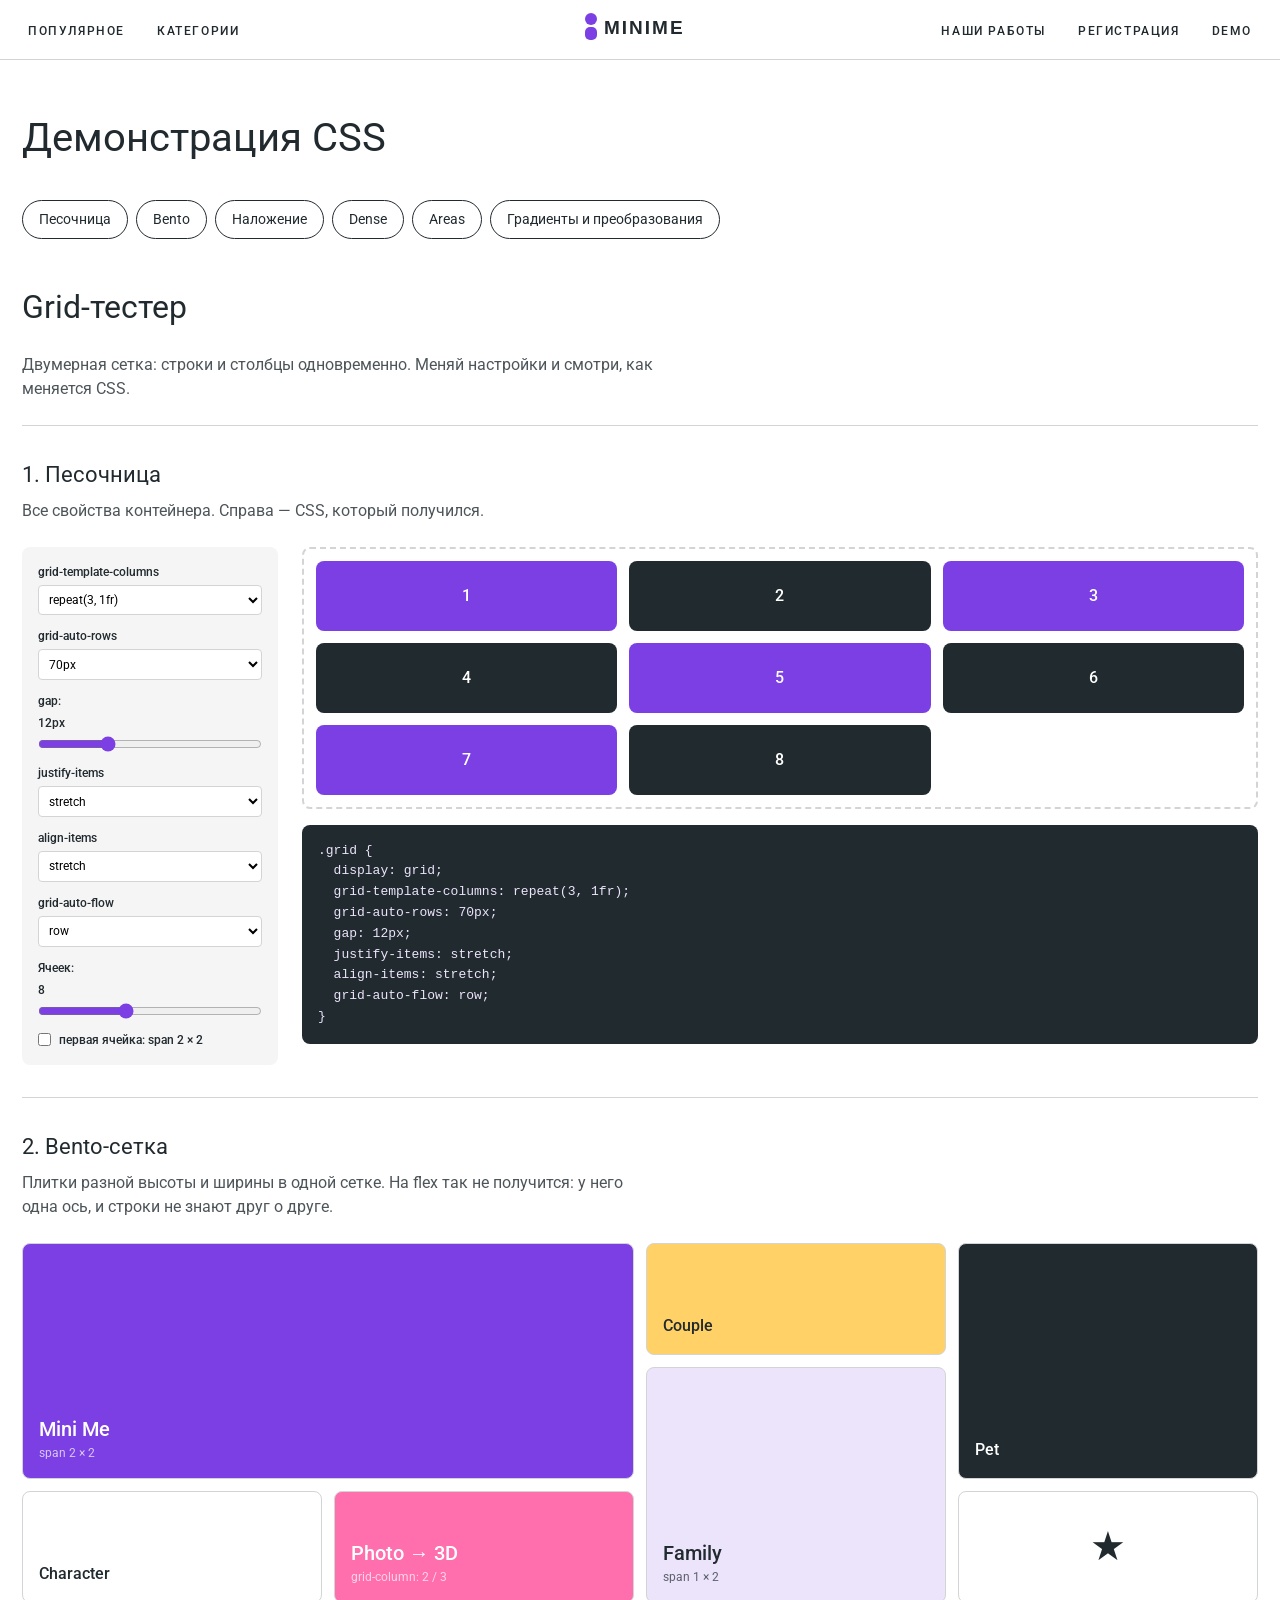
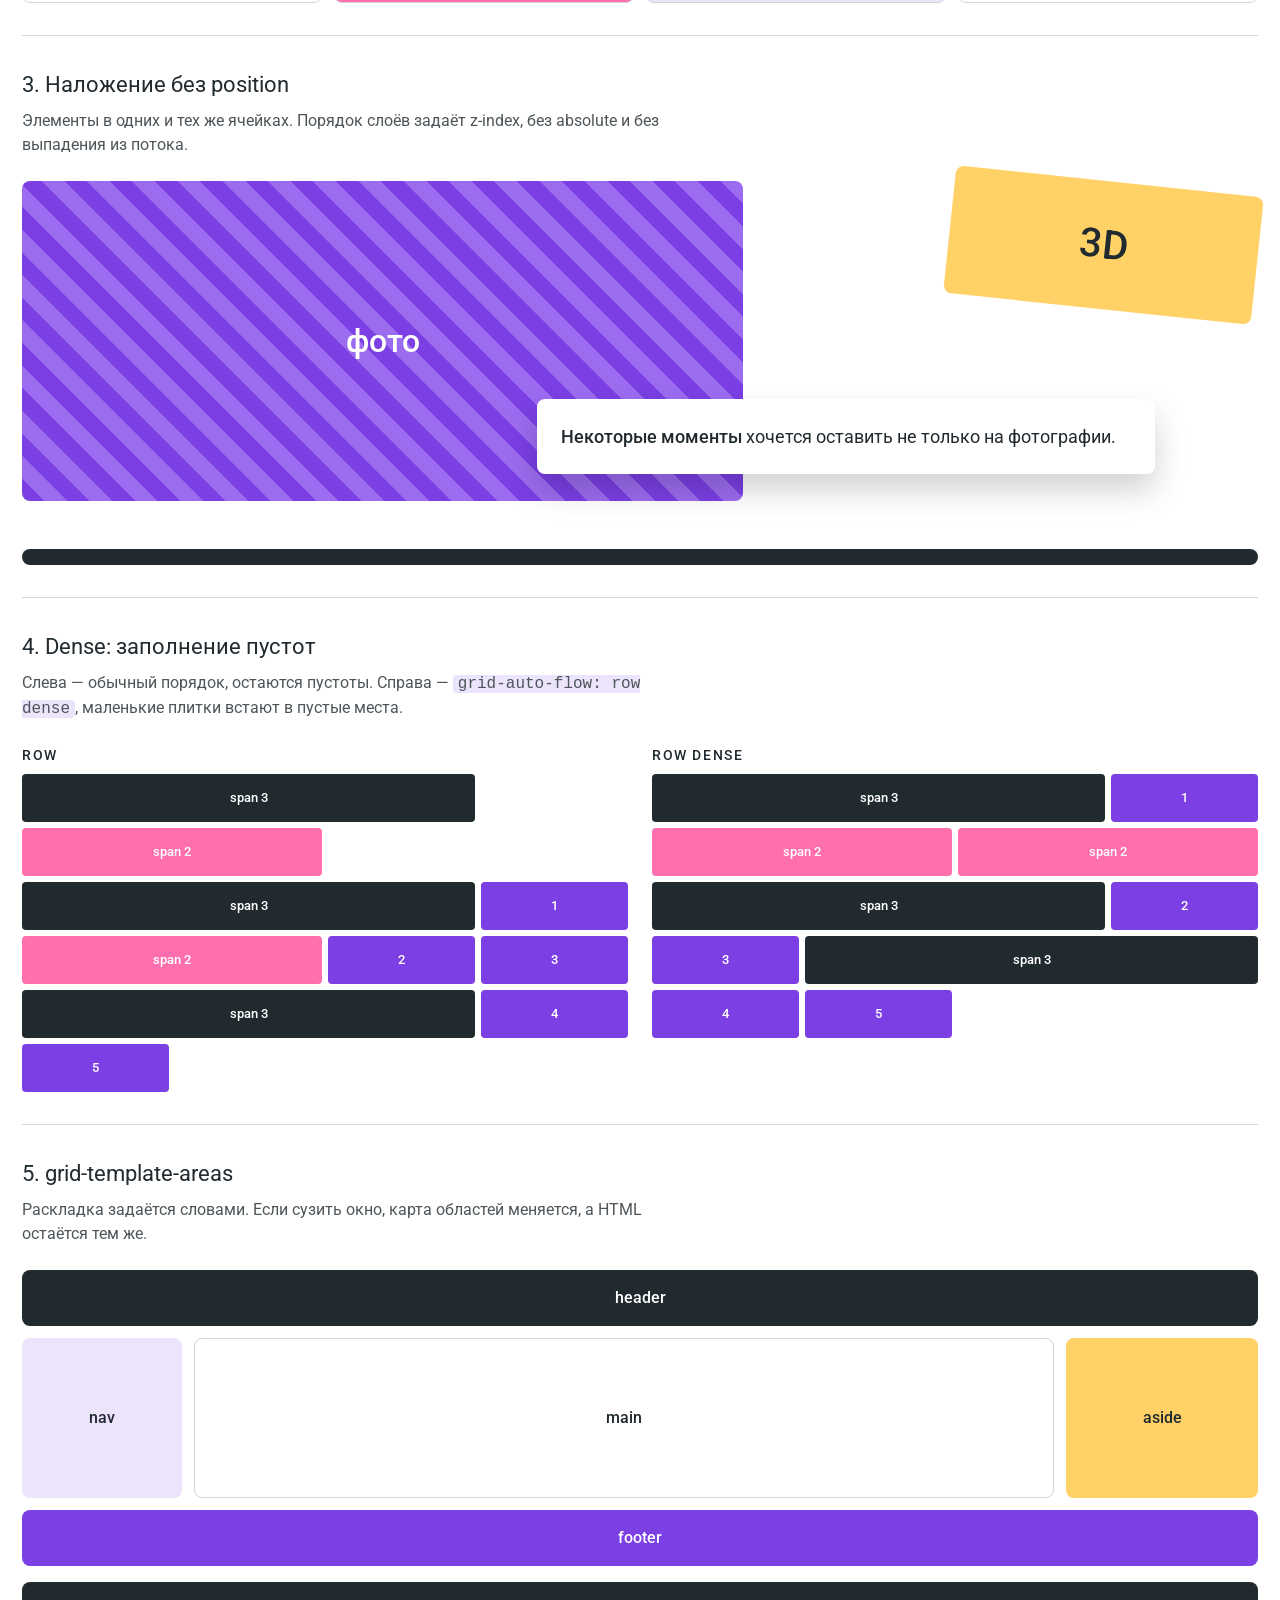
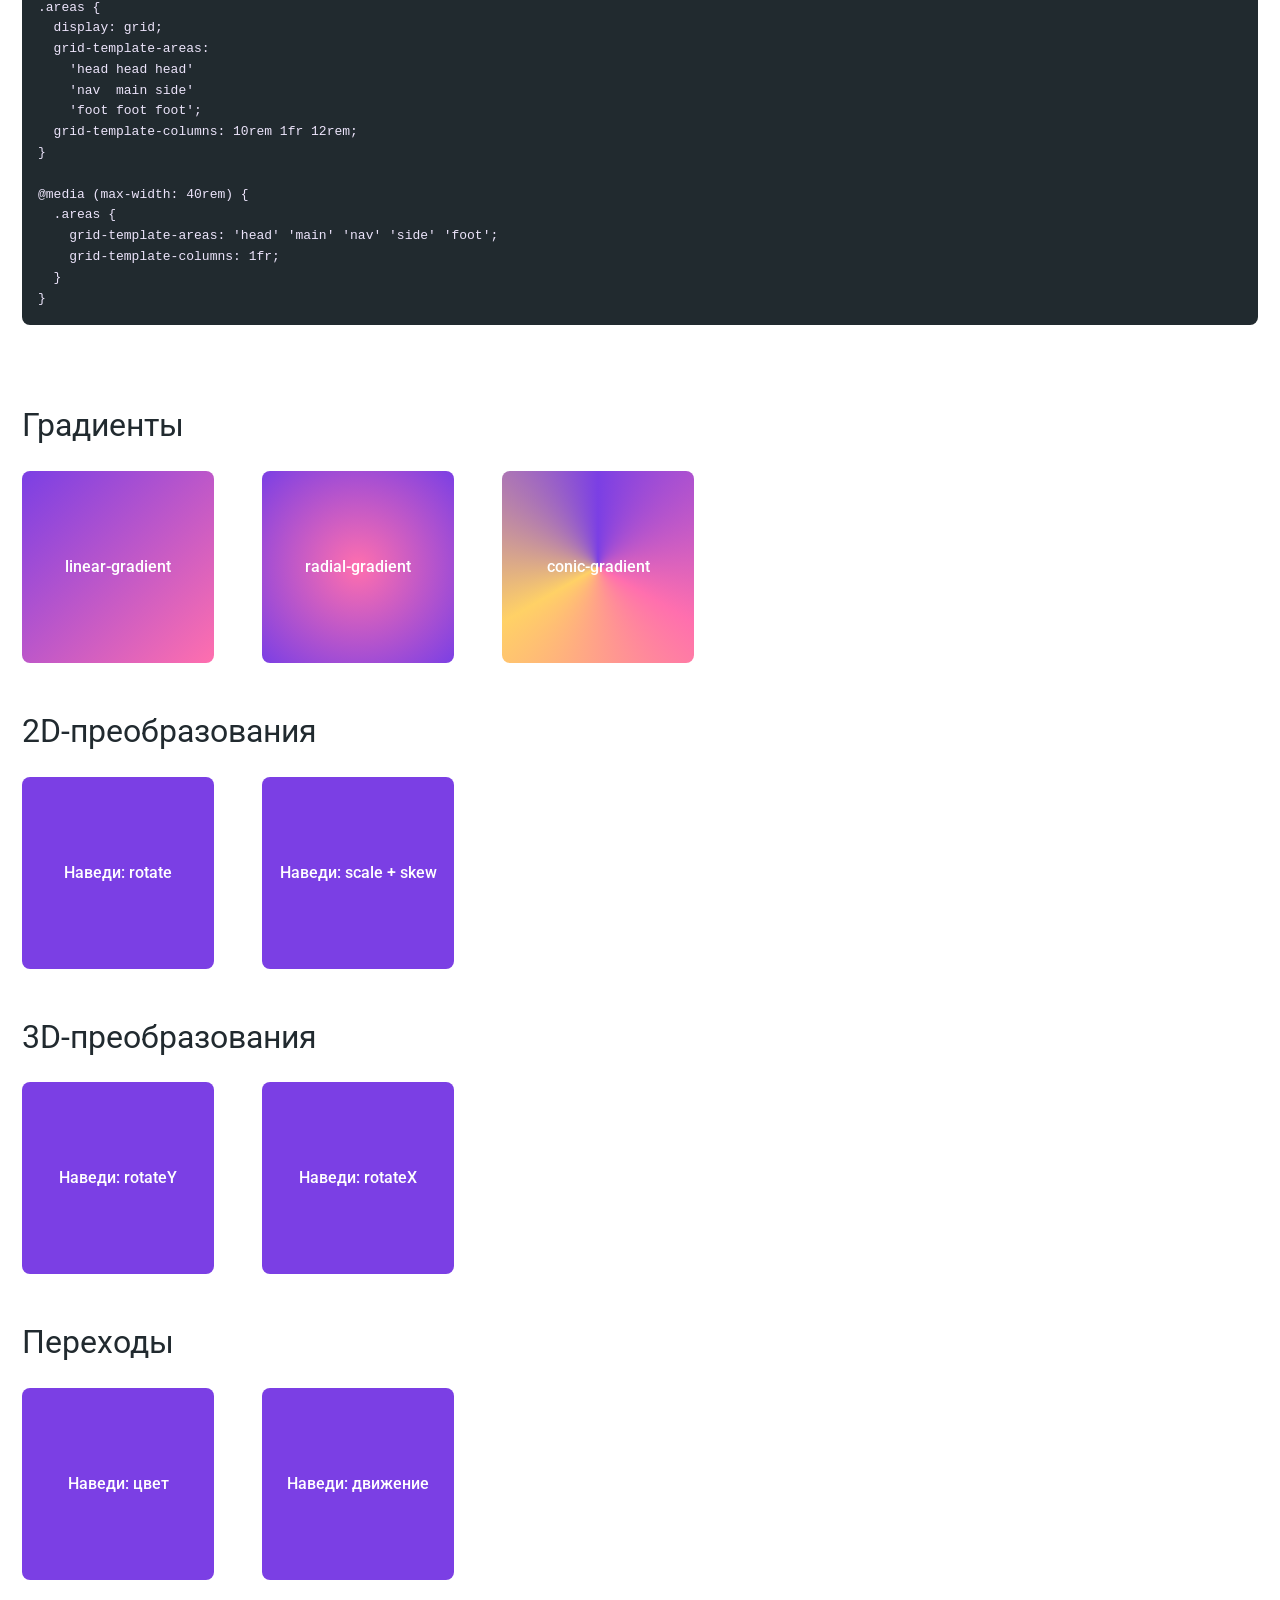
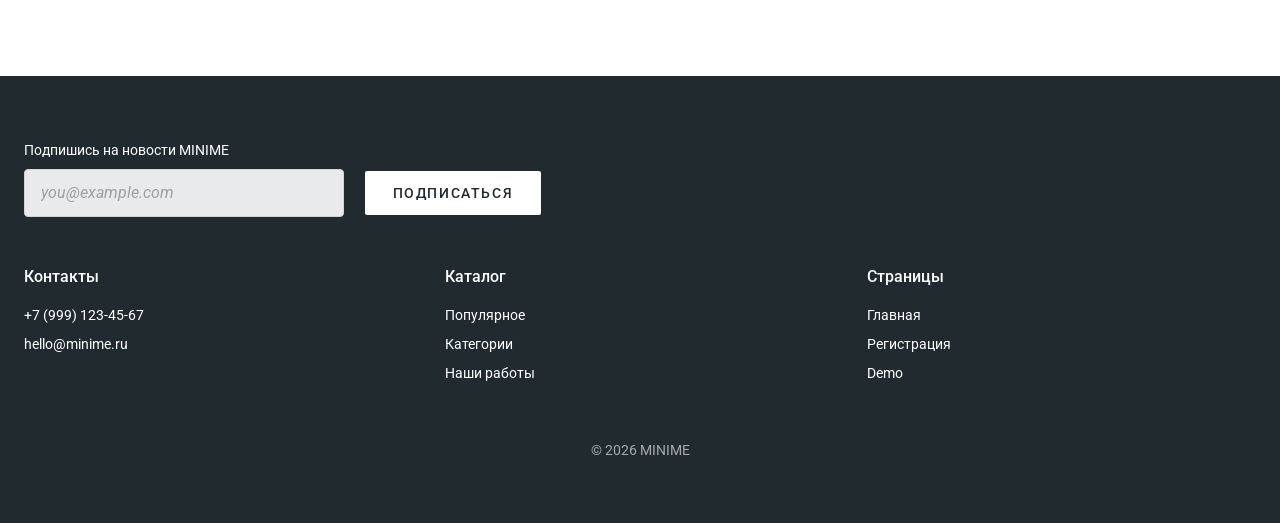
==== commit 668705de: "Demo: убран блок «Шпаргалка»" ====
--- a/demo.html
+++ b/demo.html
@@ -36,7 +36,6 @@
         <li><a href="#overlap">Наложение</a></li>
         <li><a href="#dense">Dense</a></li>
         <li><a href="#areas">Areas</a></li>
-        <li><a href="#cheat">Шпаргалка</a></li>
         <li><a href="#effects">Градиенты и преобразования</a></li>
       </ul>
     </nav>
@@ -170,30 +169,6 @@
     grid-template-columns: 1fr;
   }
 }</pre>
-      </section>
-
-      <section class="block" id="cheat">
-        <h3 class="block-title">Шпаргалка</h3>
-        <dl class="cheat">
-          <dt>fr</dt>
-          <dd>доля свободного места</dd>
-          <dt>repeat(n, …)</dt>
-          <dd>повтор колонок или строк</dd>
-          <dt>minmax(a, b)</dt>
-          <dd>размер от a до b</dd>
-          <dt>auto-fit / auto-fill</dt>
-          <dd>сколько колонок поместится; auto-fit схлопывает пустые</dd>
-          <dt>grid-column: 1 / 3</dt>
-          <dd>от линии 1 до линии 3; <code>span 2</code> — занять две</dd>
-          <dt>grid-area</dt>
-          <dd>имя области или row-start / col-start / row-end / col-end</dd>
-          <dt>justify-/align-items</dt>
-          <dd>выравнивание содержимого в ячейке (по x / по y)</dd>
-          <dt>justify-/align-content</dt>
-          <dd>выравнивание всей сетки в контейнере</dd>
-          <dt>gap</dt>
-          <dd>промежутки между ячейками</dd>
-        </dl>
       </section>
     </section>
 
--- a/css/grid.css
+++ b/css/grid.css
@@ -1,5 +1,5 @@
 /* Grid-тестер на странице demo.html: песочница, bento, наложение,
-   dense, grid-template-areas и шпаргалка */
+   dense и grid-template-areas */
 
 .demo [id] {
   scroll-margin-top: 5rem;
@@ -46,8 +46,7 @@
   color: #4d5559;
 }
 
-.block-note code,
-.cheat code {
+.block-note code {
   padding: 0 .3rem;
   background-color: #ece4fb;
   border-radius: .25rem;
@@ -383,25 +382,6 @@
   background-color: #7b3fe4;
 }
 
-/* Шпаргалка */
-
-.cheat {
-  display: grid;
-  grid-template-columns: max-content 1fr;
-  gap: .5rem 1.5rem;
-  margin: 0;
-}
-
-.cheat dt {
-  font-family: monospace;
-  font-weight: 700;
-  color: #7b3fe4;
-}
-
-.cheat dd {
-  margin: 0;
-}
-
 /* Узкое окно: сетки перестраиваются */
 
 @media (max-width: 56rem) {
